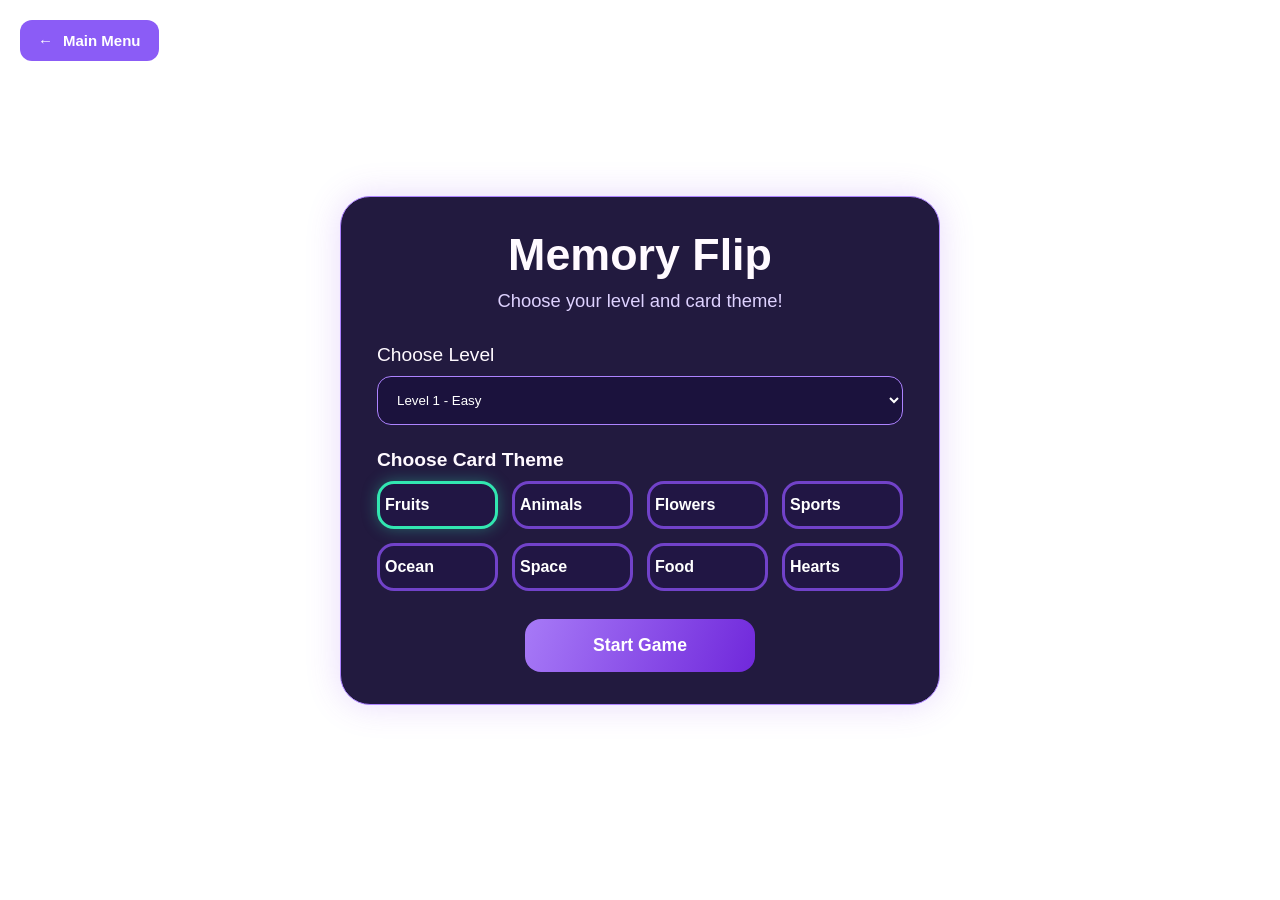
==== memoryflip.html @ c9bd1d4b "main" ====
<!DOCTYPE html>
<html lang="en">
<head>
    <meta charset="UTF-8">
    <meta name="viewport" content="width=device-width, initial-scale=1.0">
    <title>Memory Flip</title>
    <link rel="stylesheet" href="memoryflip.css">
    <script src="memoryflip.js" defer></script>
</head>
<body>
    
     <main class="page">
        <a href="homepage.html" class="backBtn">
            <span>←</span>
            <span>Main Menu</span>
        </a>
        <section class="set" id="set">
            <h1>Memory Flip</h1>
            <p class="subtitle">Choose your level and card theme!</p>

            <label for="level">Choose Level</label>
            <select id="level">
                <option value="easy">Level 1 - Easy</option>
                <option value="medium">Level 2 - Medium</option>
                <option value="hard">Level 3 - Hard</option>
            </select>

            <h2>Choose Card Theme</h2>

            <div class="categories">
                <button class="category selected" data-category="Fruits">
                    <img src="Images/fruits.png" alt="">
                    <span>Fruits</span>
                </button>

                <button class="category" data-category="Animals">
                <img src="Images/animals.jpg" alt="">
                    <span>Animals</span>
                </button>

                <button class="category" data-category="Flowers">
                    <img src="Images/flower.jpg" alt="">
                    <span>Flowers</span>
                </button>

                <button class="category" data-category="Sports">
                    <img src="Images/sports.jpg" alt="">
                    <span>Sports</span>
                </button>

                <button class="category" data-category="Ocean">
                    <img src="Images/ocean.jpg" alt="">
                    <span>Ocean</span>
                </button>

                <button class="category" data-category="Space">
                    <img src="Images/space.jpg" alt="">
                    <span>Space</span>
                </button>

                <button class="category" data-category="Food">
                    <img src="Images/food.png" alt="">
                    <span>Food</span>
                </button>

                <button class="category" data-category="Hearts">
                    <img src="Images/hearts.png" alt="">
                    <span>Hearts</span>
                </button>
            </div>

            <button class="start-button" id="startGame">Start Game</button>
        </section>

        <section class="game-panel" id="gamePanel" hidden>
            <a href="homepage.html" class="backBtn">
                <span>←</span>
                <span>Main Menu</span>
            </a>
            <header class="game-header">
                <button class="back-button" id="backButton">← Back</button>
                <h1>Memory Flip</h1>
                <button class="restart-button" id="restartBtn"> Restart</button>
            </header>

            <div class="stats">
                <div class="stat">
                    <span>Time</span>
                    <strong id="timer">00:00</strong>
                </div>

                <div class="stat">
                    <span>Moves</span>
                    <strong id="moves">0</strong>
                </div>

                <div class="stat">
                    <span>Best Score</span>
                    <strong id="bestScore">--</strong>
                </div>
            </div>
            <div id="gameBoard" class="game-board"></div>
        </section>
        <section id="winMessage" class="win-message">
            <div class="win-card">
                <button id="close" aria-label="Close">&times;</button>

                <h2>✨ You did it!</h2>

                <p>Time: <strong id="finalTime">00:00</strong></p>
                <p>Moves: <strong id="finalMoves">0</strong></p>

                <p id="newRecord"></p>

                <button id="playAgain" class="start-button">
                    Play Again
                </button>
            </div>
        </section>
    </main>

</body>
</html>
---- memoryflip.css ----
* {
    margin: 0;
    padding: 0;
    box-sizing: border-box;
}

:root {
    --purple: #8b45ed;
    --light-purple: #ad83ff;
    --dark: #1b123d;
    --white: #fffaff;
}

body {
    min-height: 100vh;
    font-family: Arial, sans-serif;
    color: var(--white);
    background:url("Images/backgroundMemory.png");
    background-attachment: fixed;
}
button {
    cursor: pointer;
}

.page {
    min-height: 100vh;
    display: flex;
    align-items: center;
    justify-content: center;
    padding: 28px 18px;
}

.set,
.game-panel {
    width: 600px;
    padding: 32px 36px;
    border: 1px solid var(--light-purple);
    border-radius: 30px;
    background: rgba(25, 17, 56, 0.96);
    box-shadow: 0 0 35px rgba(139, 69, 237, 0.2);
}

.set h1,
.game-header h1 {
    text-align: center;
    font-size: clamp(2rem, 4vw, 2.8rem);
}

.subtitle {
    margin: 10px 0 32px;
    text-align: center;
    color: #ded2ff;
    font-size: 1.15rem;
}

.set label,
.set h2 {
    display: block;
    margin-bottom: 10px;
    font-size: 1.2rem;
}

.set select {
    width: 100%;
    padding: 15px;
    margin-bottom: 24px;
    color: white;
    background: var(--dark);
    border: 1px solid var(--light-purple);
    border-radius: 14px;
    outline: none;
}

.categories {
    display: grid;
    grid-template-columns: repeat(4, minmax(0, 1fr));
    gap: 14px;
}

.category {
    min-width: 0;
    overflow: hidden;
    display: flex;
    flex-direction: column;
    padding: 0;
    border: 3px solid #7142c9;
    border-radius: 17px;
    color: white;
    background: #211644;
    transition: transform 0.2s, border-color 0.2s, box-shadow 0.2s;
}

.backBtn {
    position: fixed;
    top: 20px;
    left: 20px;
    display: flex;
    align-items: center;
    gap: 10px;
    padding: 12px 18px;
    background: #8b5cf6;
    color: white;
    text-decoration: none;
    font-size: 15px;
    font-weight: 600;
    border-radius: 12px;
    z-index: 1000;
    transition: 0.3s ease;
}

.backBtn:hover {
    background: #a78bfa;
    transform: translateX(4px);
    box-shadow: 0 5px 18px #8b5cf655;
}

.category:hover {
    transform: translateY(-3px);
    border-color: var(--light-purple);
}

.category.selected {
    border-color: #32e6b1;
    box-shadow: 0 0 15px rgba(50, 230, 177, 0.35);
}

.category-image {
    min-height: 105px;
    width: 100%;
    display: flex;
    justify-content: center;
    align-items: center;
    gap: 5px;
    font-size: clamp(1.3rem, 3vw, 2rem);
}

.category > span:last-child {
    padding: 12px 5px;
    font-weight: bold;
    font-size: 1rem;
}

.start-button {
    display: block;
    min-width: 230px;
    margin: 28px auto 0;
    padding: 16px 30px;
    border: none;
    border-radius: 16px;
    color: white;
    font-size: 1.1rem;
    font-weight: bold;
    background: linear-gradient(110deg, #a77af7, #7028db);
    transition: transform 0.2s, box-shadow 0.2s;
}

.start-button:hover {
    transform: translateY(-3px);
    box-shadow: 0 0 22px rgba(167, 122, 247, 0.55);
}

.game-header {
    display: grid;
    grid-template-columns: 1fr auto 1fr;
    align-items: center;
    gap: 12px;
    margin-bottom: 24px;
}

.game-header h1 {
    font-size: clamp(1.5rem, 3vw, 2.2rem);
}

.back-button,
.restart-button {
    padding: 10px 14px;
    border: 1px solid var(--light-purple);
    border-radius: 12px;
    color: white;
    background: #28194c;
}

.restart-button {
    justify-self: end;
}

.stats {
    display: grid;
    grid-template-columns: repeat(3, minmax(0, 1fr));
    gap: 12px;
    margin-bottom: 24px;
}

.stat {
    display: flex;
    flex-direction: column;
    gap: 5px;
    padding: 12px;
    text-align: center;
    border: 1px solid #6843a8;
    border-radius: 14px;
    background: #211644;
}

.stat span {
    color: #d9c8ff;
    font-size: 0.9rem;
}

.stat strong {
    font-size: 1.2rem;
}
.game-board {
    display: grid;
    grid-template-columns: repeat(4, minmax(0, 1fr));
    gap: 12px;
    width: 100%;
    max-width: 650px;
    margin: 0 auto;
}

.game-board.medium,
.game-board.hard {
    grid-template-columns: repeat(6, minmax(0, 1fr));
}

.card {
    min-width: 0;
    aspect-ratio: 1;
}

.card-one {
    position: relative;
    width: 100%;
    height: 100%;
    transform-style: preserve-3d;
    transition: transform 0.45s;
}

.card.flipped .card-one,
.card.matched .card-one {
    transform: rotateY(180deg);
}

.card-back,
.card-front {
    position: absolute;
    inset: 0;
    display: flex;
    justify-content: center;
    align-items: center;
    border: 2px solid #9564ee;
    border-radius: 15px;
    backface-visibility: hidden;
   -webkit-backface-visibility: hidden;
}
.card-back {
    background: linear-gradient(135deg, #7b2cbf, #4cc9f0);
;
    color: white;
    font-size: 2rem;
    font-weight: bold;
}

.card-front {
    background: #ede9fe;
    font-size: 2.5rem;
    transform: rotateY(180deg);
}

.card.matched .card-front {
    background: #ddd6fe;
}

.card:hover {
    filter: brightness(1.08);
}
.card.matched .card-front {
    background: #c7ffeb;
    border-color: #32e6b1;
}
#winMessage {
    position: fixed;
    inset: 0;
    z-index: 9999;
    display: flex;
    justify-content: center;
    align-items: center;
    padding: 20px;
    background: rgba(15, 10, 35, 0.5);
    backdrop-filter: blur(10px);
    -webkit-backdrop-filter: blur(10px);
    opacity: 0;
    visibility: hidden;
    pointer-events: none;
    transition: opacity 0.3s ease, visibility 0.3s ease;
}

#winMessage.show {
    opacity: 1;
    visibility: visible;
    pointer-events: auto;
}

#winMessage .win-card {
    position: relative;
    width: min(100%, 420px);
    padding: 45px 28px 30px;
    border: 1px solid var(--light-purple);
    border-radius: 25px;
    background: linear-gradient(145deg, #2b1852, #1b123d);
    box-shadow: 0 0 35px rgba(139, 69, 237, 0.45);
    text-align: center;
    color: var(--white);
}

#winMessage h2 {
    margin-bottom: 18px;
    color: #d9c1ff;
    font-size: 2rem;
}

#winMessage p {
    margin: 10px 0;
    font-size: 1.1rem;
}

#close {
    position: absolute;
    top: 12px;
    right: 12px;
    width: 35px;
    height: 35px;
    padding: 0;
    border: 1px solid var(--light-purple);
    border-radius: 50%;
    background: #392263;
    color: white;
    font-size: 24px;
    cursor: pointer;
    transition: background 0.2s, transform 0.2s;
}

#close:hover {
    background: var(--purple);
}
.confetti {
    position: fixed;
    top: -12px;
    width: 9px;
    height: 13px;
    z-index: 10;
    pointer-events: none;
    animation: fall 3s linear forwards;
}

@keyframes fall {
    to {
        top: 105vh;
        opacity: 0;
    }
}

@media (max-width: 650px) {
    .page {
        align-items: flex-start;
        padding: 18px 12px;
    }

    .set,
    .game-panel {
        padding: 24px 16px;
        border-radius: 22px;
    }

    .categories {
        grid-template-columns: repeat(2, minmax(0, 1fr));
        gap: 12px;
    }

    .category-image {
        min-height: 90px;
    }

    .start-button {
        width: 100%;
        min-width: 0;
    }

    .game-header {
        grid-template-columns: 1fr 1fr;
    }

    .game-header h1 {
        grid-column: 1 / -1;
        grid-row: 1;
    }

    .back-button,
    .restart-button {
        grid-row: 2;
    }

    .game-board {
        gap: 8px;
    }

    .card-back,
    .card-front {
        border-radius: 10px;
    }

    .stats {
        gap: 7px;
    }

    .stat {
        padding: 10px 4px;
    }
}
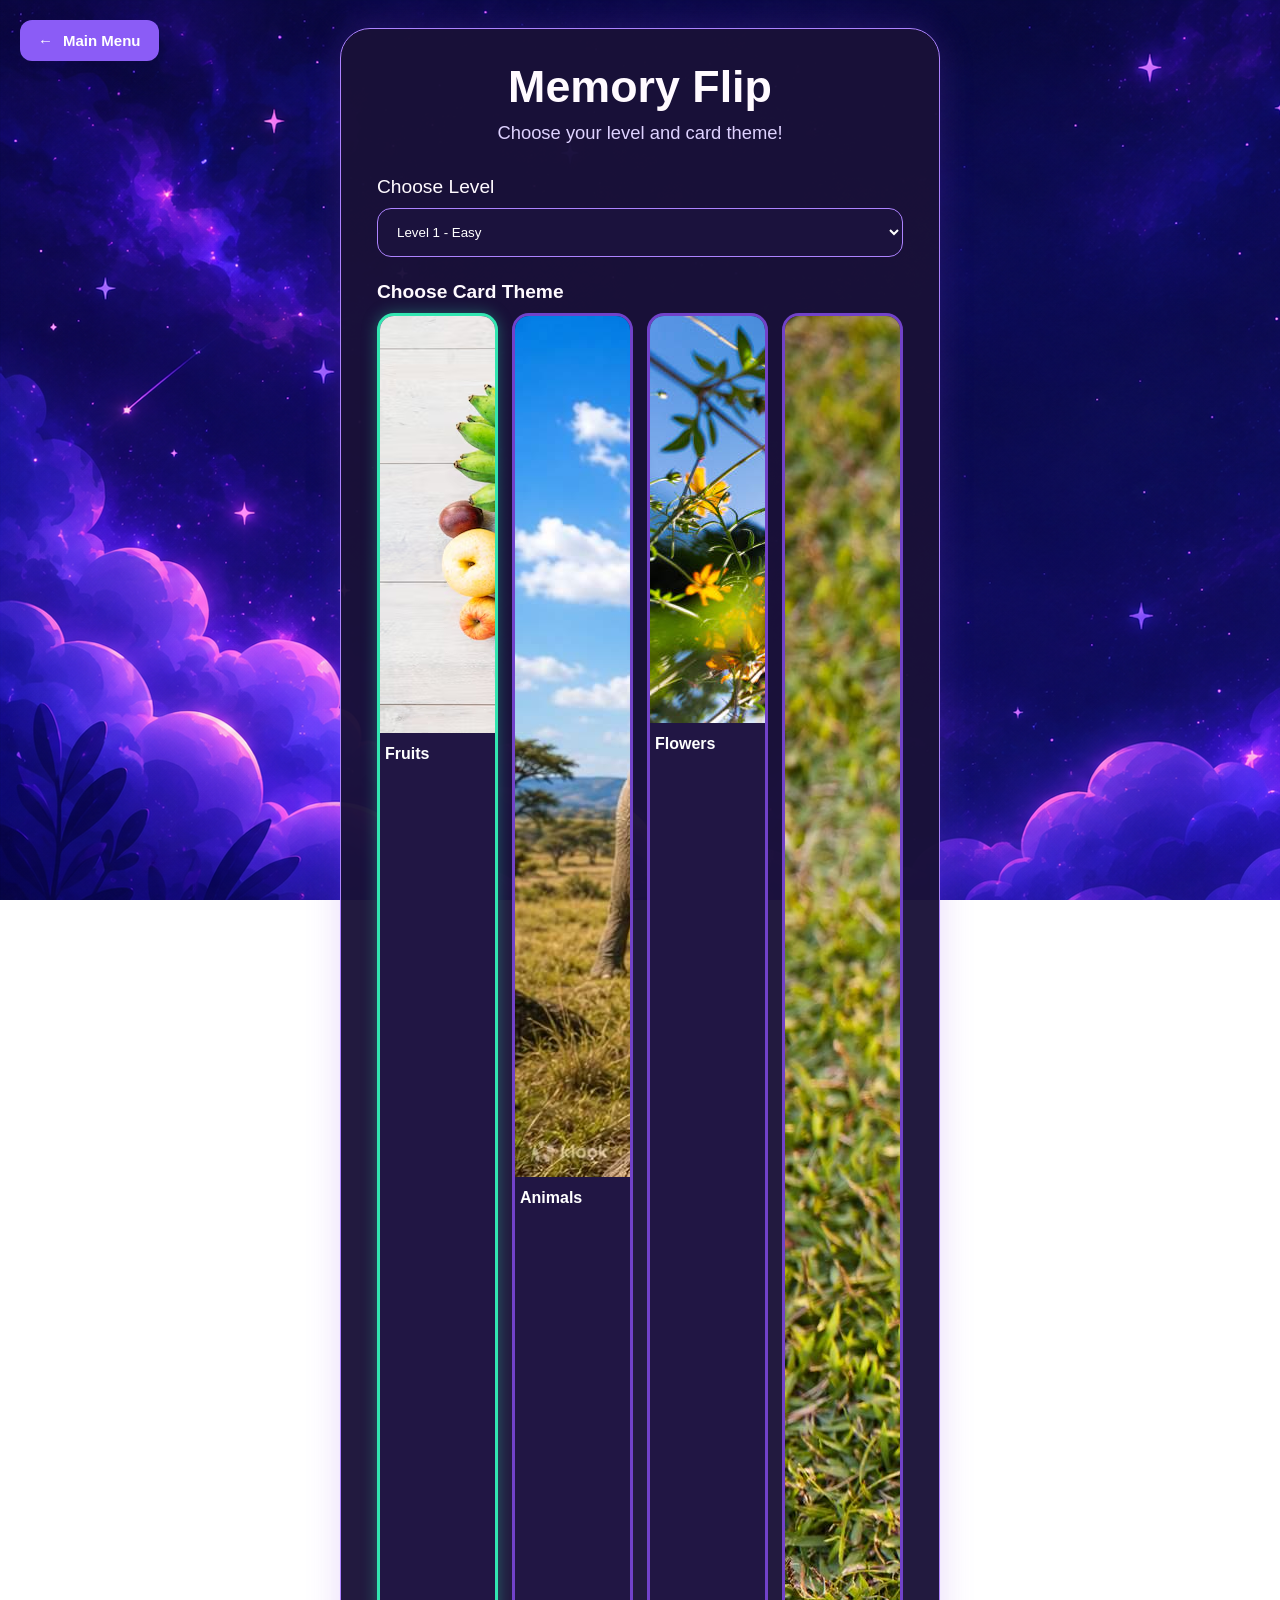
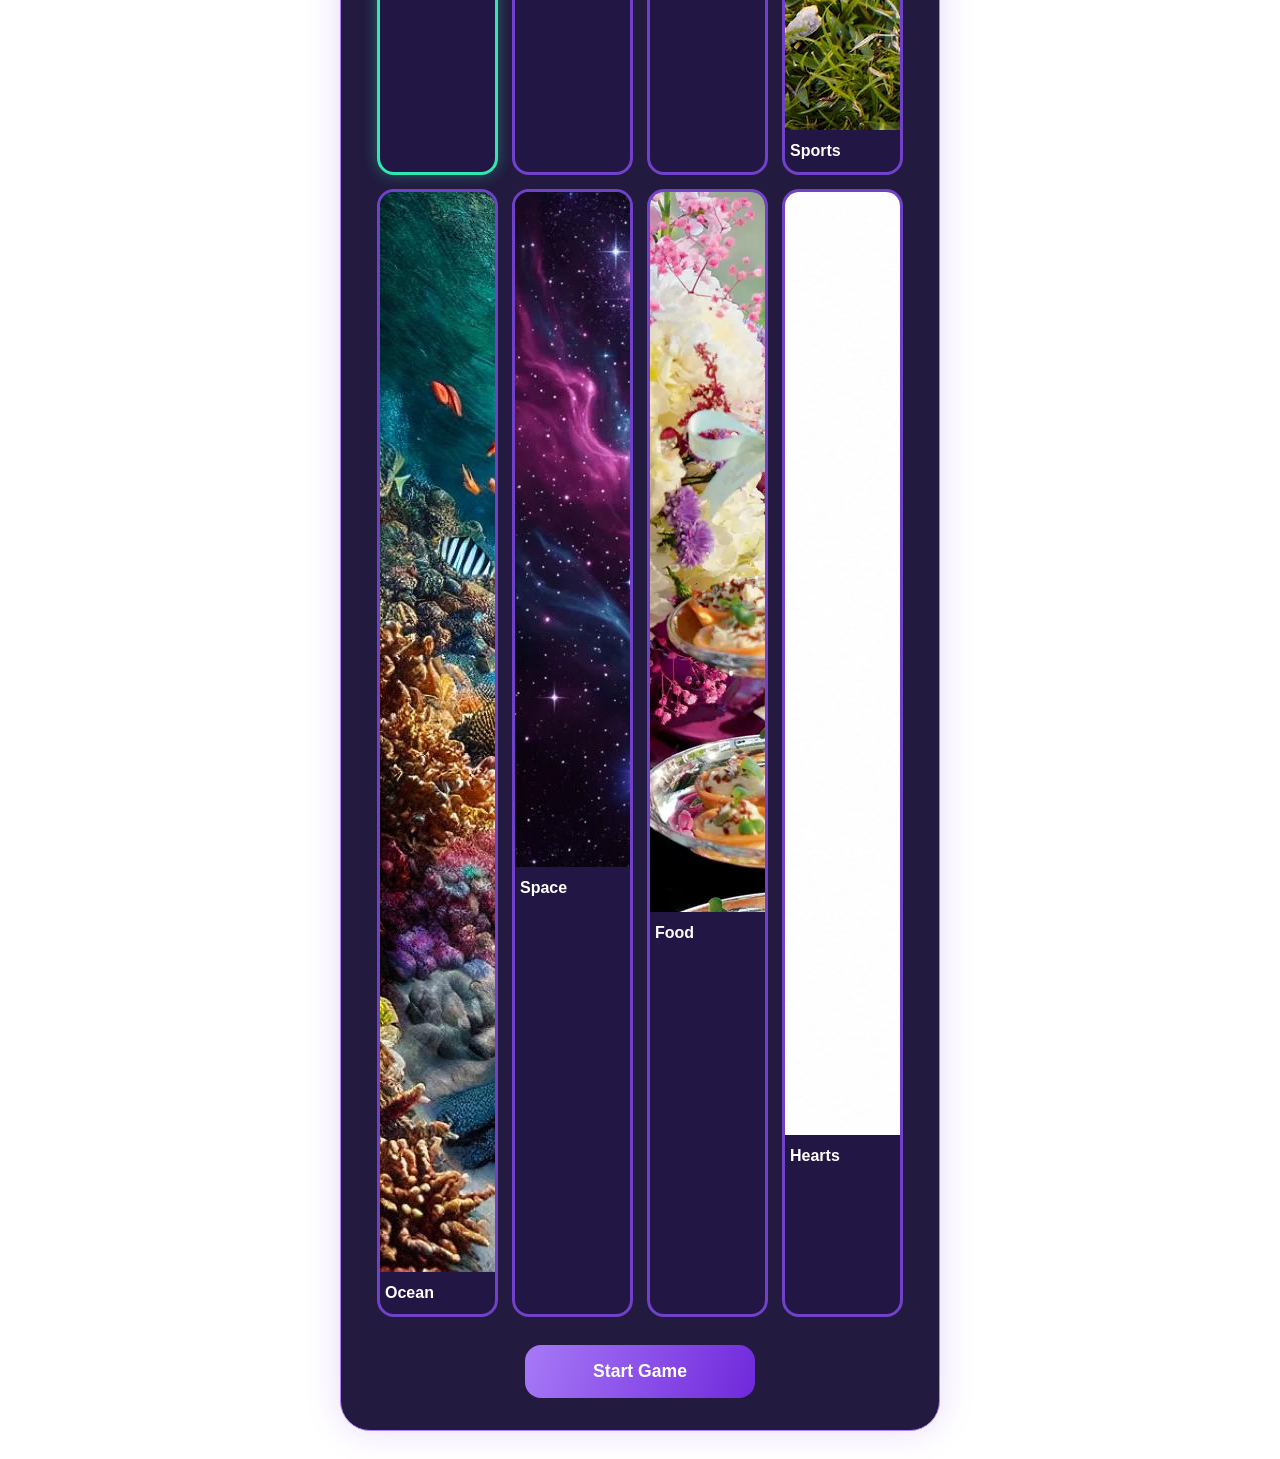
==== commit c202e78f: "Update back button link to index.html" ====
--- a/memoryflip.html
+++ b/memoryflip.html
@@ -10,7 +10,7 @@
 <body>
     
      <main class="page">
-        <a href="homepage.html" class="backBtn">
+        <a href="index.html" class="backBtn">
             <span>←</span>
             <span>Main Menu</span>
         </a>
@@ -73,7 +73,7 @@
         </section>
 
         <section class="game-panel" id="gamePanel" hidden>
-            <a href="homepage.html" class="backBtn">
+            <a href="index.html" class="backBtn">
                 <span>←</span>
                 <span>Main Menu</span>
             </a>
@@ -120,4 +120,4 @@
     </main>
 
 </body>
-</html>+</html>
